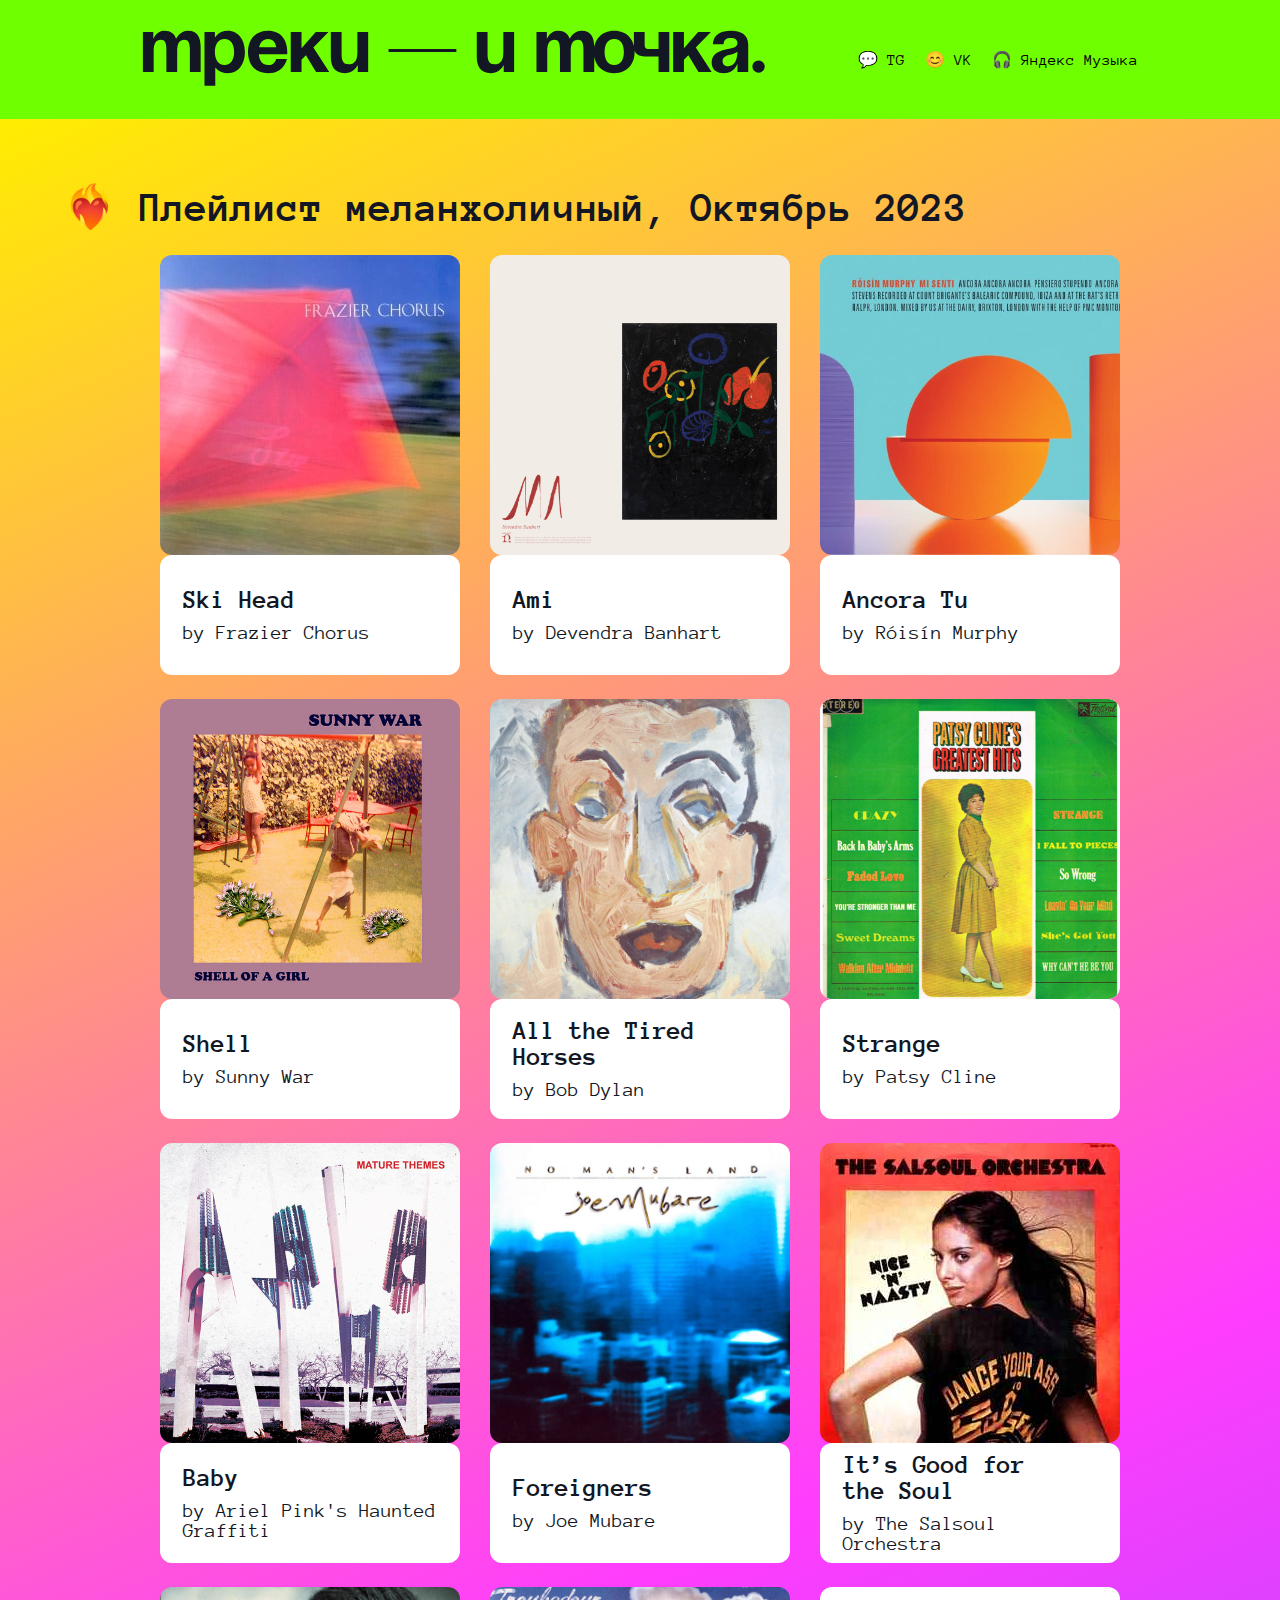
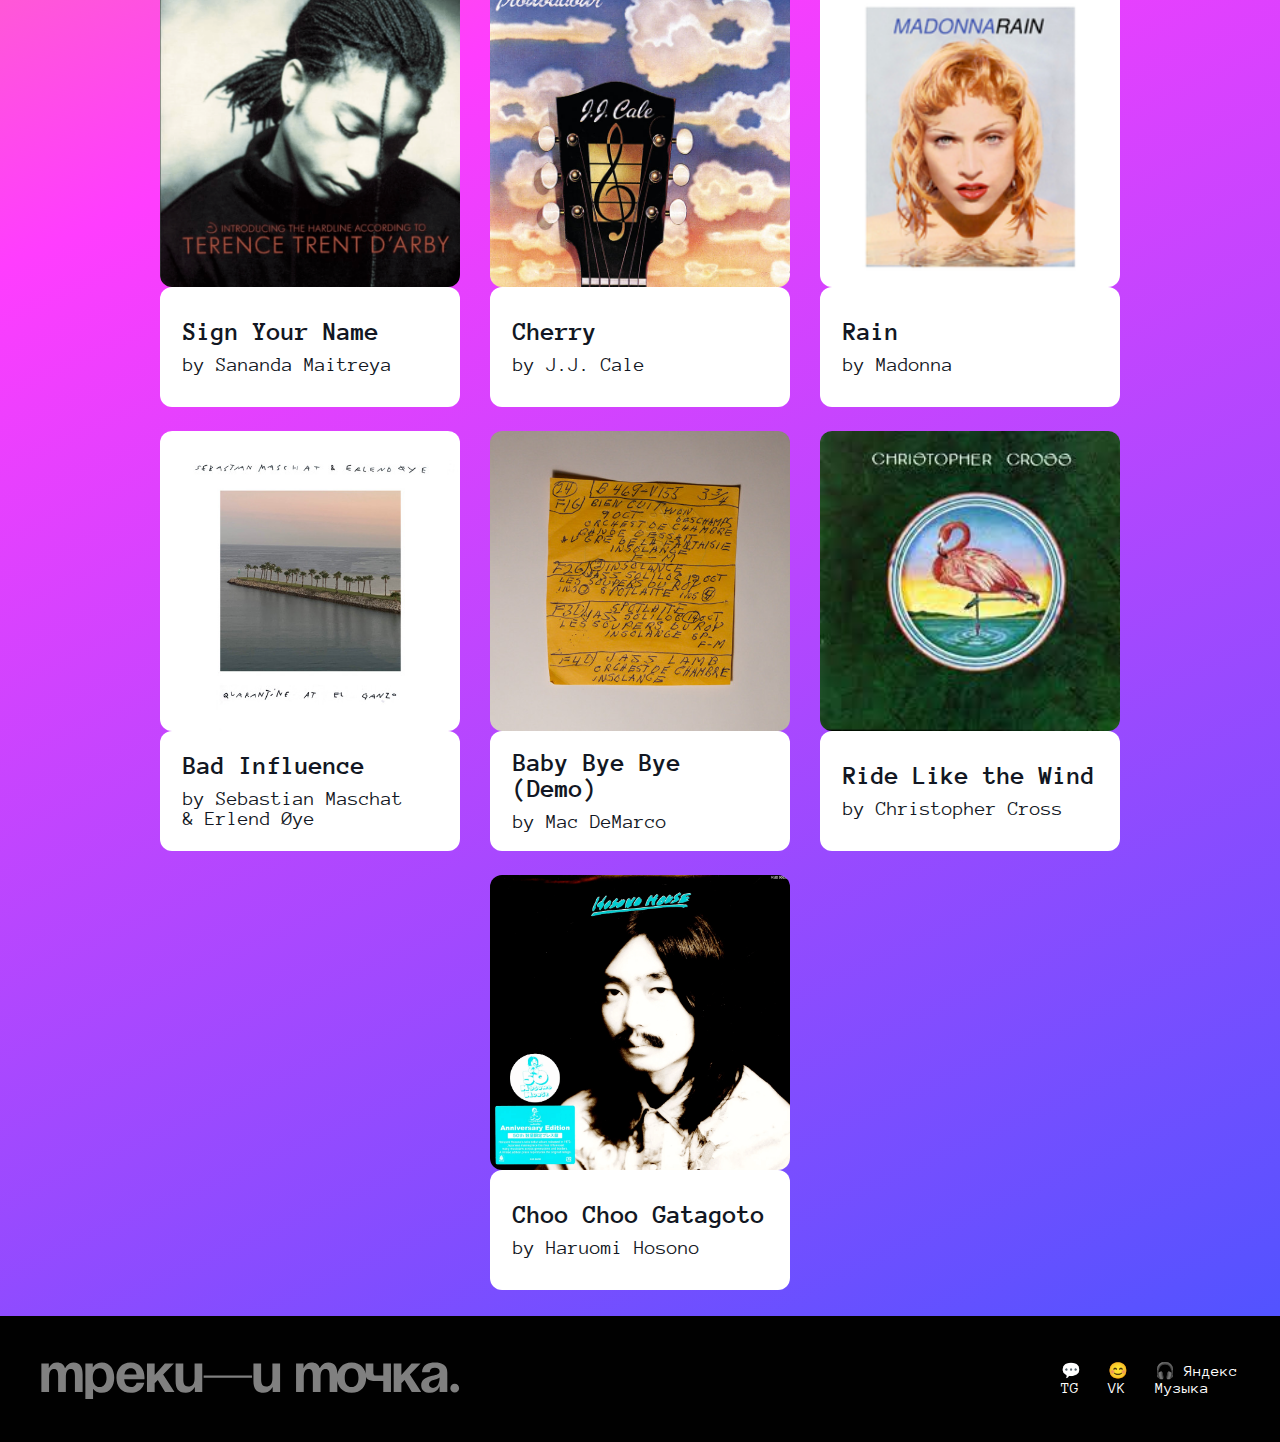
==== index.html @ b98b817d "initial commit" ====
<!DOCTYPE html>
<html lang="ru">
<head>
    <meta charset="UTF-8">
    <meta name="viewport" content="width=device-width, initial-scale=1.0">
    <title>ТРЕКИ — И ТОЧКА.</title>
    <!-- каскадность работает и для поключаемых файлов. Если в двух файлах у вас два разных стиля для одного селектора, сработает тот, что из файла, подключенного ниже-->
    <link href="./styles/cdn.css" rel="stylesheet">
    <link href="./styles/style.css" rel="stylesheet">
</head>
<body>
    <header class="header">
        <a href="#" class="link-reset">
            <!-- можно svg подключить так -->
            <img src="./images/header-logo.svg" alt="Треки - и точка" class="header__logo">
        </a>
        <input type="checkbox" id="check" class="toggle-menu"/> 
        <label for="check" class="label">
            <span class="line line-1"></span>
            <span class="line line-2"></span>
            <span class="line line-3"></span>
        </label>
        <ul class="header-list list-reset">
            <li class="header-list__item">
                <a class="header-list__link link-reset">💬 TG</a>
            </li>
            <li class="header-list__item">
                <a class="header-list__link link-reset">😊 VK</a>
            </li>
            <li class="header-list__item">
                <a class="header-list__link link-reset">🎧 Яндекс Музыка</a>
            </li>
        </ul>
    </header>
    <main class="main">
        <section class="content">
            <h2 class="content__title"> ❤️‍🔥 Плейлист меланхоличный, Октябрь 2023 </h2>
            <div class="content__cards">
                <div class="card">
                    <img alt="Ski Head" src="./images/1.jpeg" class="card__image" />
                    <div class="card__info">
                        <a class="card__link" href="https://music.yandex.ru/album/191417/track/1932452" target="_blank" rel="norefferer">
                            <h3 class="card__text card__text_title">Ski Head</h3>
                            <p class="card__text card__text_author">by Frazier Chorus</p>
                        </a>
                    </div>
                </div>
                <div class="card">
                    <img alt="Ami" src="./images/2.png" class="card__image" />
                    <div class="card__info">
                        <a class="card__link" href="https://music.yandex.ru/album/8704945/track/57748857" target="_blank" rel="norefferer">
                            <h3 class="card__text card__text_title">Ami</h3>
                            <p class="card__text card__text_author">by Devendra Banhart</p>
                        </a>
                    </div>
                </div>
                <div class="card">
                    <img alt="Ancora Tu" src="./images/3.jpeg" class="card__image" />
                    <div class="card__info">
                        <a class="card__link" href="https://music.yandex.ru/album/5977070/track/43696602" target="_blank" rel="norefferer">
                            <h3 class="card__text card__text_title">Ancora Tu</h3>
                            <p class="card__text card__text_author">by Róisín Murphy</p>
                        </a>
                    </div>
                </div>
                <div class="card">
                    <img alt="Shell" src="./images/4.jpeg" class="card__image" />
                    <div class="card__info card__info_yellow">
                        <a class="card__link" href="https://www.youtube.com/watch?v=wtd_SgWo4Vw" target="_blank" rel="norefferer">
                            <h3 class="card__text card__text_title">Shell</h3>
                            <p class="card__text card__text_author">by Sunny War</p>
                        </a>
                    </div>
                </div>
                <div class="card">
                    <img alt="All the Tired Horses" src="./images/5.jpeg" class="card__image" />
                    <div class="card__info">
                        <a class="card__link card__link_longer-title" href="https://music.yandex.ru/album/18861236/track/93557371" target="_blank" rel="norefferer">
                            <h3 class="card__text card__text_title">All the Tired Horses</h3>
                            <p class="card__text card__text_author">by Bob Dylan</p>
                        </a>
                    </div>
                </div>
                <div class="card">
                    <img alt="Strange" src="./images/6.jpg" class="card__image" />
                    <div class="card__info card__info_green">
                        <a class="card__link" href="https://music.yandex.ru/album/965419/track/560522" target="_blank" rel="norefferer">
                            <h3 class="card__text card__text_title">Strange</h3>
                            <p class="card__text card__text_author">by Patsy Cline</p>
                        </a>
                    </div>
                </div>
                <div class="card">
                    <img alt="Baby" src="./images/7.jpeg" class="card__image" />
                    <div class="card__info">
                        <a class="card__link card__link_longer-author" href="https://music.yandex.ru/album/719229/track/6690568" target="_blank" rel="norefferer">
                            <h3 class="card__text card__text_title">Baby</h3>
                            <p class="card__text card__text_author">by Ariel Pink's Haunted Graffiti</p>
                        </a>
                    </div>
                </div>
                <div class="card">
                    <img alt="Foreigners" src="./images/8.png" class="card__image" />
                    <div class="card__info">
                        <a class="card__link" href="https://music.yandex.ru/album/3300905/track/27584658" target="_blank" rel="norefferer">
                            <h3 class="card__text card__text_title">Foreigners</h3>
                            <p class="card__text card__text_author">by Joe Mubare</p>
                        </a>
                    </div>
                </div>
                <div class="card">
                    <img alt="It’s Good for the Soul" src="./images/9.jpeg" class="card__image" />
                    <div class="card__info">
                        <a class="card__link card__link_long" href="https://music.yandex.ru/album/442068/track/3926762" target="_blank" rel="norefferer">
                            <h3 class="card__text card__text_title">It’s Good for the Soul</h3>
                            <p class="card__text card__text_author">by The Salsoul Orchestra</p>
                        </a>
                    </div>
                </div>
                <div class="card">
                    <img alt="Sign Your Name" src="./images/10.png" class="card__image" />
                    <div class="card__info">
                        <a class="card__link" href="https://music.yandex.ru/album/9418994/track/60745743" target="_blank" rel="norefferer">
                            <h3 class="card__text card__text_title">Sign Your Name</h3>
                            <p class="card__text card__text_author">by Sananda Maitreya</p>
                        </a>
                    </div>
                </div>
                <div class="card">
                    <img alt="Cherry" src="./images/11.jpeg" class="card__image" />
                    <div class="card__info">
                        <a class="card__link" href="https://music.yandex.ru/album/90459/track/810198" target="_blank" rel="norefferer">
                            <h3 class="card__text card__text_title">Cherry</h3>
                            <p class="card__text card__text_author">by J.J. Cale</p>
                        </a>
                    </div>
                </div>
                <div class="card">
                    <img alt="Rain" src="./images/12.png" class="card__image" />
                    <div class="card__info card__info_pink">
                        <a class="card__link" href="https://music.yandex.ru/album/21946/track/215079" target="_blank" rel="norefferer">
                            <h3 class="card__text card__text_title">Rain</h3>
                            <p class="card__text card__text_author">by Madonna</p>
                        </a>
                    </div>
                </div>
                <div class="card">
                    <img alt="Bad Influence" src="./images/13.jpeg" class="card__image" />
                    <div class="card__info card__info_blue">
                        <a class="card__link card__link_longer-author" href="https://music.yandex.ru/album/11472049/track/68922978" target="_blank" rel="norefferer">
                            <h3 class="card__text card__text_title">Bad Influence</h3>
                            <p class="card__text card__text_author">by Sebastian Maschat & Erlend Øye</p>
                        </a>
                    </div>
                </div>
                <div class="card">
                    <img alt="Baby Bye Bye (Demo)" src="./images/14.jpeg" class="card__image" />
                    <div class="card__info">
                        <a class="card__link card__link_wide" href="https://music.yandex.ru/album/11889963/track/70411796" target="_blank" rel="norefferer">
                            <h3 class="card__text card__text_title">Baby Bye Bye (Demo)</h3>
                            <p class="card__text card__text_author">by Mac DeMarco</p>
                        </a>
                    </div>
                </div>
                <div class="card">
                    <img alt="Ride Like the Wind" src="./images/15.jpeg" class="card__image" />
                    <div class="card__info">
                        <a class="card__link card__link_wide" href="https://music.yandex.ru/album/56494/track/34174528" target="_blank" rel="norefferer">
                            <h3 class="card__text card__text_title">Ride Like the Wind</h3>
                            <p class="card__text card__text_author">by Christopher Cross</p>
                        </a>
                    </div>
                </div>
                <div class="card">
                    <img alt="Choo Choo Gatagoto" src="./images/16.png" class="card__image" />
                    <div class="card__info">
                        <a class="card__link card__link_wide" href="https://music.yandex.ru/album/6472367/track/47594088" target="_blank" rel="norefferer">
                            <h3 class="card__text card__text_title">Choo Choo Gatagoto</h3>
                            <p class="card__text card__text_author">by Haruomi Hosono</p>
                        </a>
                    </div>
                </div>
            </div>
        </section>
    </main> 
    <footer class="footer">
        <a href="#" class="link-reset footer__logo">
            <!-- можно так, тогда можно будет менять цвет лого при hover -->
            <svg width="421" height="43" viewBox="0 0 421 43" fill="none" xmlns="http://www.w3.org/2000/svg">
                <path opacity="0.5" d="M18.15 36V20.05C18.15 15.1 17.16 12.9 14.135 12.9C10.835 12.9 9.075 15.375 9.075 21.15V36H1.375V7.4H8.8V12.075H9.075C9.075 12.075 11 6.575 16.775 6.575C21.395 6.575 23.87 8.775 24.97 12.13L25.025 12.075H25.3C25.3 12.075 27.775 6.575 33.55 6.575C40.7 6.575 42.625 11.8 42.625 18.4V36H34.925V20.05C34.925 15.1 33.935 12.9 30.91 12.9C27.61 12.9 25.85 15.375 25.85 21.15V36H18.15ZM45.3643 45.9V7.4H52.7893V11.25H53.0643C53.0643 11.25 55.5393 6.575 61.8643 6.575C70.1143 6.575 74.2393 13.725 74.2393 21.7C74.2393 29.675 70.1143 36.825 61.8643 36.825C55.8143 36.825 53.3393 32.975 53.3393 32.975H53.0643V45.9H45.3643ZM52.7893 21.7C52.7893 26.87 54.9893 31.05 59.6643 31.05C64.3393 31.05 66.5393 26.87 66.5393 21.7C66.5393 16.53 64.3393 12.35 59.6643 12.35C54.9893 12.35 52.7893 16.53 52.7893 21.7ZM76.4564 21.7C76.4564 13.34 81.3514 6.575 90.7564 6.575C100.161 6.575 104.506 13.34 104.506 21.7C104.506 22.36 104.451 23.35 104.451 23.35H84.2114C84.5414 27.75 86.4114 31.05 91.0314 31.05C95.7064 31.05 96.5314 26.65 96.5314 26.65H104.231C104.231 26.65 102.581 36.825 90.7564 36.825C81.1314 36.825 76.4564 30.06 76.4564 21.7ZM90.7564 12.35C86.9614 12.35 85.0914 14.88 84.4314 18.4H96.5864C96.0914 14.88 94.5514 12.35 90.7564 12.35ZM106.971 36V7.4H114.671V18.95L124.846 7.4H133.921L123.141 18.565L134.471 36H125.066L117.806 24.065L114.671 27.31V36H106.971ZM162.274 7.4V36H154.849V31.325H154.574C154.574 31.325 152.099 36.825 145.774 36.825C137.799 36.825 135.599 31.6 135.599 25V7.4H143.299V23.35C143.299 28.3 144.674 30.5 148.249 30.5C152.374 30.5 154.574 28.025 154.574 22.25V7.4H162.274ZM163.657 21.7V19.5H212.057V21.7H163.657ZM240.101 7.4V36H232.676V31.325H232.401C232.401 31.325 229.926 36.825 223.601 36.825C215.626 36.825 213.426 31.6 213.426 25V7.4H221.126V23.35C221.126 28.3 222.501 30.5 226.076 30.5C230.201 30.5 232.401 28.025 232.401 22.25V7.4H240.101ZM272.847 36V20.05C272.847 15.1 271.857 12.9 268.832 12.9C265.532 12.9 263.772 15.375 263.772 21.15V36H256.072V7.4H263.497V12.075H263.772C263.772 12.075 265.697 6.575 271.472 6.575C276.092 6.575 278.567 8.775 279.667 12.13L279.722 12.075H279.997C279.997 12.075 282.472 6.575 288.247 6.575C295.397 6.575 297.322 11.8 297.322 18.4V36H289.622V20.05C289.622 15.1 288.632 12.9 285.607 12.9C282.307 12.9 280.547 15.375 280.547 21.15V36H272.847ZM304.737 21.7C304.737 26.87 306.717 31.05 311.612 31.05C316.507 31.05 318.487 26.87 318.487 21.7C318.487 16.53 316.507 12.35 311.612 12.35C306.717 12.35 304.737 16.53 304.737 21.7ZM297.037 21.7C297.037 13.34 302.207 6.575 311.612 6.575C321.017 6.575 326.187 13.34 326.187 21.7C326.187 30.06 321.017 36.825 311.612 36.825C302.207 36.825 297.037 30.06 297.037 21.7ZM350.954 7.4V36H343.254V25H335.829C327.854 25 325.654 23.075 325.654 16.75V7.4H333.354V15.925C333.354 19.5 334.454 19.5 337.754 19.5H343.254V7.4H350.954ZM353.697 36V7.4H361.397V18.95L371.572 7.4H380.647L369.867 18.565L381.197 36H371.792L364.532 24.065L361.397 27.31V36H353.697ZM389.709 16.2H382.009C382.449 8.885 388.334 6.575 394.934 6.575C401.809 6.575 407.309 9.05 407.309 16.475V36H399.609V30.5H399.334C399.334 30.5 397.574 36.825 390.259 36.825C385.034 36.825 381.184 34.405 381.184 29.125C381.184 23.79 385.584 21.37 390.314 20.16C395.099 18.95 399.609 18.565 399.609 15.375C399.609 13.12 397.959 11.8 394.934 11.8C391.634 11.8 389.819 13.12 389.709 16.2ZM399.609 21.59C398.344 22.745 395.759 23.35 393.559 23.9C391.084 24.505 388.994 25.77 388.994 28.3C388.994 30.5 390.534 31.875 393.009 31.875C398.234 31.875 399.609 25.825 399.609 21.59ZM410.315 32.15C410.315 29.73 412.295 27.75 414.715 27.75C417.135 27.75 419.115 29.73 419.115 32.15C419.115 34.57 417.135 36.55 414.715 36.55C412.295 36.55 410.315 34.57 410.315 32.15Z" fill="white"/>
                </svg>
        </a>
        <ul class="footer-list list-reset">
            <li class="footer-list__item">
                <a href="#" class="footer-list__link link-reset">💬 TG</a>
            </li>
            <li class="footer-list__item">
                <a href="#" class="footer-list__link link-reset">😊 VK</a>
            </li>
            <li class="footer-list__item">
                <a href="#" class="footer-list__link link-reset">🎧 Яндекс Музыка</a>
            </li>
        </ul>
    </footer>
</body>
</html>
---- styles/cdn.css ----
@font-face {
    font-family: "Soyuz Grotesk";
    src: url(../vendor/fonts/Soyuz\ Grotesk\ Bold.woff) format('woff'), 
    url(../vendor/fonts/Soyuz\ Grotesk\ Bold.otf) format('opentype');
    font-weight: 700;
    font-style: normal;
    display: swap;
}

@font-face {
    font-family: "Anonymous Pro";
    src: url(../vendor/fonts/AnonymousPro-Regular.woff) format('woff'), 
    url(../vendor/fonts/AnonymousPro-Regular.ttf) format('truetype');
    font-weight: 400;
    font-style: normal;
    display: swap;
}

@font-face {
    font-family: "Anonymous Pro";
    src: url(../vendor/fonts/AnonymousPro-Bold.woff) format('woff'), 
    url(../vendor/fonts/AnonymousPro-Bold.ttf) format('truetype');
    font-weight: 700;
    font-style: normal;
    display: swap;
}

body {
    margin: 0;
}

.main {
    display: flex;
    flex-direction: column;
    justify-content: flex-start;
    align-items: center;
    width: 100%;
    min-height: 100vh;
    background: linear-gradient(156deg, #FFED00 0%, #FF3DFE 51.89%, #5253FF 100%);
    flex: 1 0 auto;
    color: #121723;
}

.content {
    margin: 68px 0 26px;
    display: flex;
    flex-direction: column;
    width: 90%;
    max-width: 1290px;
    flex: 1 0 auto;
}

.content__title {
    color: #121723;
    font-family: "Anonymous Pro", sans-serif;
    font-size: 42px;
    font-style: normal;
    font-weight: 700;
    line-height: 100%;
    margin: 0;
}

.content__cards {
    display: flex;
    flex-wrap: wrap;
    width: 100%;
    margin: 26px 0 0;
    row-gap: 24px;
    column-gap: 30px;
    justify-content: center;
}

.card {
    display: flex;
    flex-direction: column;
    align-items: center;
    justify-content: center;
    width: 100%;
    max-width: 300px;
}

.card__image {
    width: 100%;
    height: 100%;
    max-height: 300px;
    object-fit: cover;
    object-position: center;
    border-radius: 12px;
}

.card__info {
    display: flex;
    flex-direction: column;
    align-items: center;
    justify-content: center;
    width: 100%;
    gap: 10px;
    margin: 0;
    border-radius: 12px;
    background: white;
    min-height: 120px;
}

.card__info_yellow {
    background: #FAFF00;
}

.card__info_green {
    background: #24FF00;
}

.card__info_pink {
    background: #FFB4EA;
}

.card__info_blue {
    background: #03E7FC;
}

.card__link {
    width: 85%;
    gap: 10px;
    display: flex;
    flex-direction: column;
    color: #121723;
    text-decoration: none;
}

.card__text {
    font-family: "Anonymous Pro", sans-serif;
    font-size: 20px;
    font-style: normal;
    font-weight: 700;
    line-height: normal;
    margin: 0;
}

.card__text_title {
    font-size: 26px;
}

.card__text_author {
    font-size: 20px;
    font-weight: 400;
}

.card__link:visited {
    color: grey;
}

.card__link:hover {
    color:  #FF3DFE;
}

.card__link:active {
    color: #5253FF;
}

@media screen and (max-width: 900px) {
    .content {
        margin: 32px 0;
    }

    .content__title {
        font-size: 24px;
    }

    .card__text_title {
        font-size: 20px;
    }

    .card__text_author {
        font-size: 16px;
    }

    .footer__text {
        font-size: 24px;
    }
}
---- styles/style.css ----
:root {
    --white: #fff;
    --black: #010101;
}

* {
    box-sizing: border-box;
    margin: 0;
    padding: 0;
}

body {
    min-height: 100vh;
    font-family: "Anonymous Pro", sans-serif;
    overflow-x: hidden;
    overflow-y: auto;
}

.list-reset {
    list-style: none;
}

.link-reset {
    color: currentColor;
    text-decoration: none;
}

.header {
    display: flex;
    flex-direction: row;
    justify-content: space-evenly;
    align-items: center;
    width: 100%;
    margin: 0 auto;
    padding: 30px 50px;
    background-color: #70FF00;
}

.header-list {
    display: flex;
    gap: 20px;
}

.toggle-menu, .label {
    display: none;
}

.main {
    display: flex;
    flex-direction: column;
    justify-content: flex-start;
    align-items: center;
    width: 100%;
    min-height: 100vh;
    background: linear-gradient(156deg, #FFED00 0%, #FF3DFE 51.89%, #5253FF 100%);
    flex: 1 0 auto;
    color: #121723;
}

.content {
    margin: 68px 0 26px;
    display: flex;
    flex-direction: column;
    width: 90%;
    max-width: 1290px;
    flex: 1 0 auto;
}

.content__title {
    color: #121723;
    font-size: 42px;
    font-weight: 700;
    line-height: 100%;
    margin: 0;
}

.content__cards {
    display: flex;
    flex-wrap: wrap;
    width: 100%;
    margin: 26px 0 0;
    row-gap: 24px;
    column-gap: 30px;
    justify-content: center;
}

.card {
    display: flex;
    flex-direction: column;
    align-items: center;
    justify-content: center;
    width: 100%;
    max-width: 300px;
}

.card__image {
    width: 100%;
    height: 100%;
    max-height: 300px;
    object-fit: cover;
    object-position: center;
    border-radius: 12px;
}

.card__info {
    display: flex;
    flex-direction: column;
    align-items: center;
    justify-content: center;
    width: 100%;
    gap: 10px;
    margin: 0;
    border-radius: 12px;
    background: white;
    min-height: 120px;
}

.card__link {
    width: 85%;
    gap: 10px;
    display: flex;
    flex-direction: column;
    font-size: 18px;
    color: #121723;
    transition: color .3s ease-in-out;
}

.card__text {
    font-size: 20px;
    font-weight: 700;
    line-height: normal;
    margin: 0;
}

.card__text_title {
    font-size: 26px;
}

.card__text_author {
    font-size: 20px;
    font-weight: 400;
}

.card__link:visited {
    color: grey;
}

.card__link:hover {
    color:  #FF3DFE;
}

.card__link:active {
    color: #5253FF;
}

.footer {
    display: flex;
    justify-content: center;
    align-items: center;
}

.footer {
    display: flex;
    justify-content: center;
    align-items: center;
    gap: 50%;
    width: 100%;
    background-color: var(--black, #000);
    padding: 40px;
}
.footer-list {
    display: flex;
    justify-content: center;
    align-items: center;
    gap: 20px;
    color: #fff;
}

.footer__logo > svg > path {
    transition: fill .3s ease-in;
}

.footer__logo:hover > svg > path {
    fill: #bb46fe
}

@media screen and (max-width: 900px) {
    .content {
        margin: 32px 0;
    }

    .content__title {
        font-size: 24px;
    }

    .card__text_title {
        font-size: 20px;
    }

    .card__text_author {
        font-size: 16px;
    }

    .footer__text {
        font-size: 24px;
    }
}

@media screen and (max-width: 800px) {
    .header {
        position: relative;
        justify-content: space-between;
    }
    .header__logo {
        width: 45vw;
    }
    .toggle-menu {
        display: none;
    }
    .label {
       display:flex;
        flex-direction: column;
        width: 50px;
        height: 50px;
        cursor: pointer;
    }
    .line {
        background-color: #fff;
        width: 100%;
        height: 5px;
        margin: 5px 0;
    }
    .header-list {
        position: absolute;
        flex-direction: column;
        top: 105px;
        left: 0;
        background-color: #70ff00;
        padding: 50px;
        width: 100%;
        align-items: center;
        border: 1px solid #fff;
        transform: translateY(-200%);
        transition: transform .3s ease;
    }
    .header-list__item {
        font-size: 30px;
        font-weight: 600;
    }
    .header-list__item:not(:last-child) {
        margin-right: 0;
        margin-bottom: 20px;
    }
    .line-1, .line-2, .line-3 {
        transition: transform .3s ease-in-out;
    }
    .toggle-menu:checked ~ .label > .line-1 {
        transform: rotate(45deg) translate(6px, 0);
    }
    .toggle-menu:checked ~ .label > .line-2 {
        transform: rotate(-45deg) translate(10px, -5px);
    }
    .toggle-menu:checked ~ .label > .line-3 {
        transform:  rotate(45deg) translate(5px, -30px);
    }
    .toggle-menu:checked ~ .header-list {
        transform: translateY(0);
    }
}

@media screen and (max-width: 500px) {
    .header__logo, .footer__logo {
        width: 60vw;
    }
    .footer {
        padding: 20px;
        flex-direction: column;
        align-items: center;
    }
}

@media screen  and (max-width: 350px) {
    .header {
        padding-left: 20px;
        padding-right: 20px;
    }
    .label {
        width: 40px;
    }
}
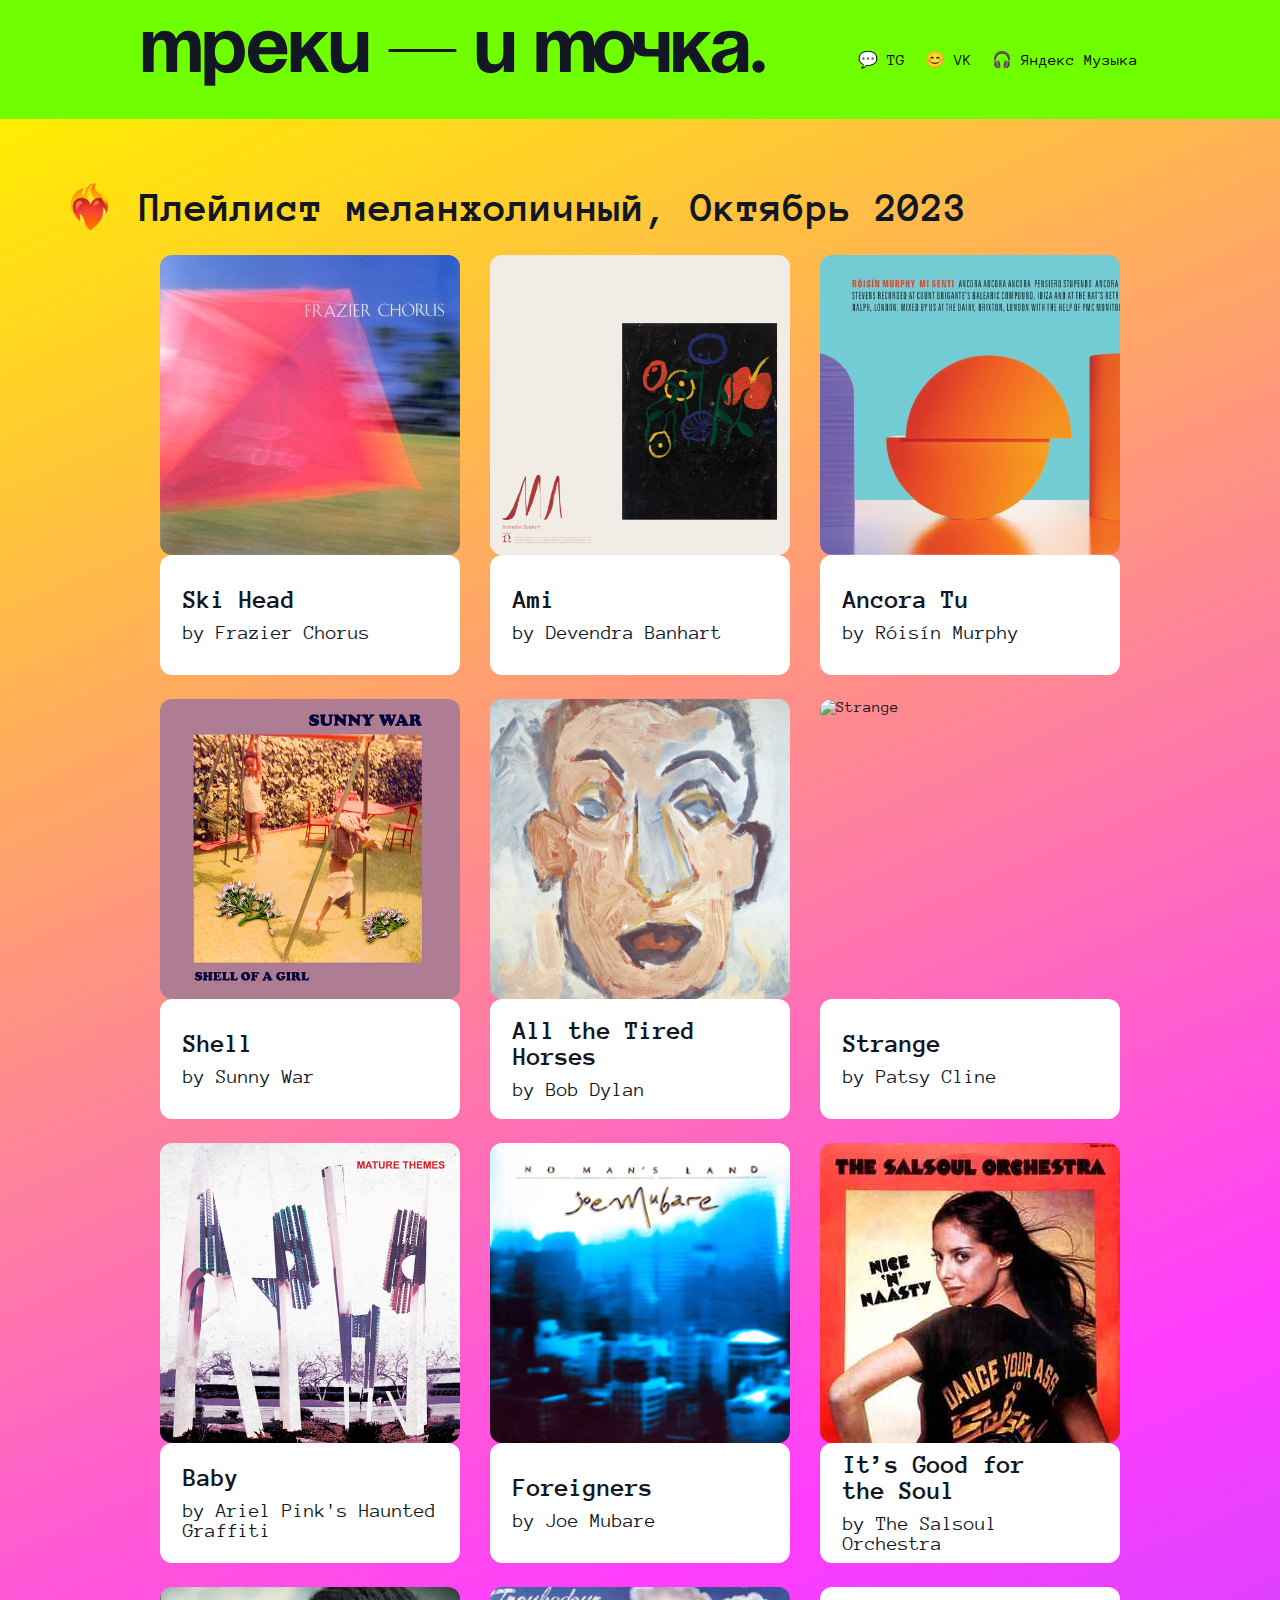
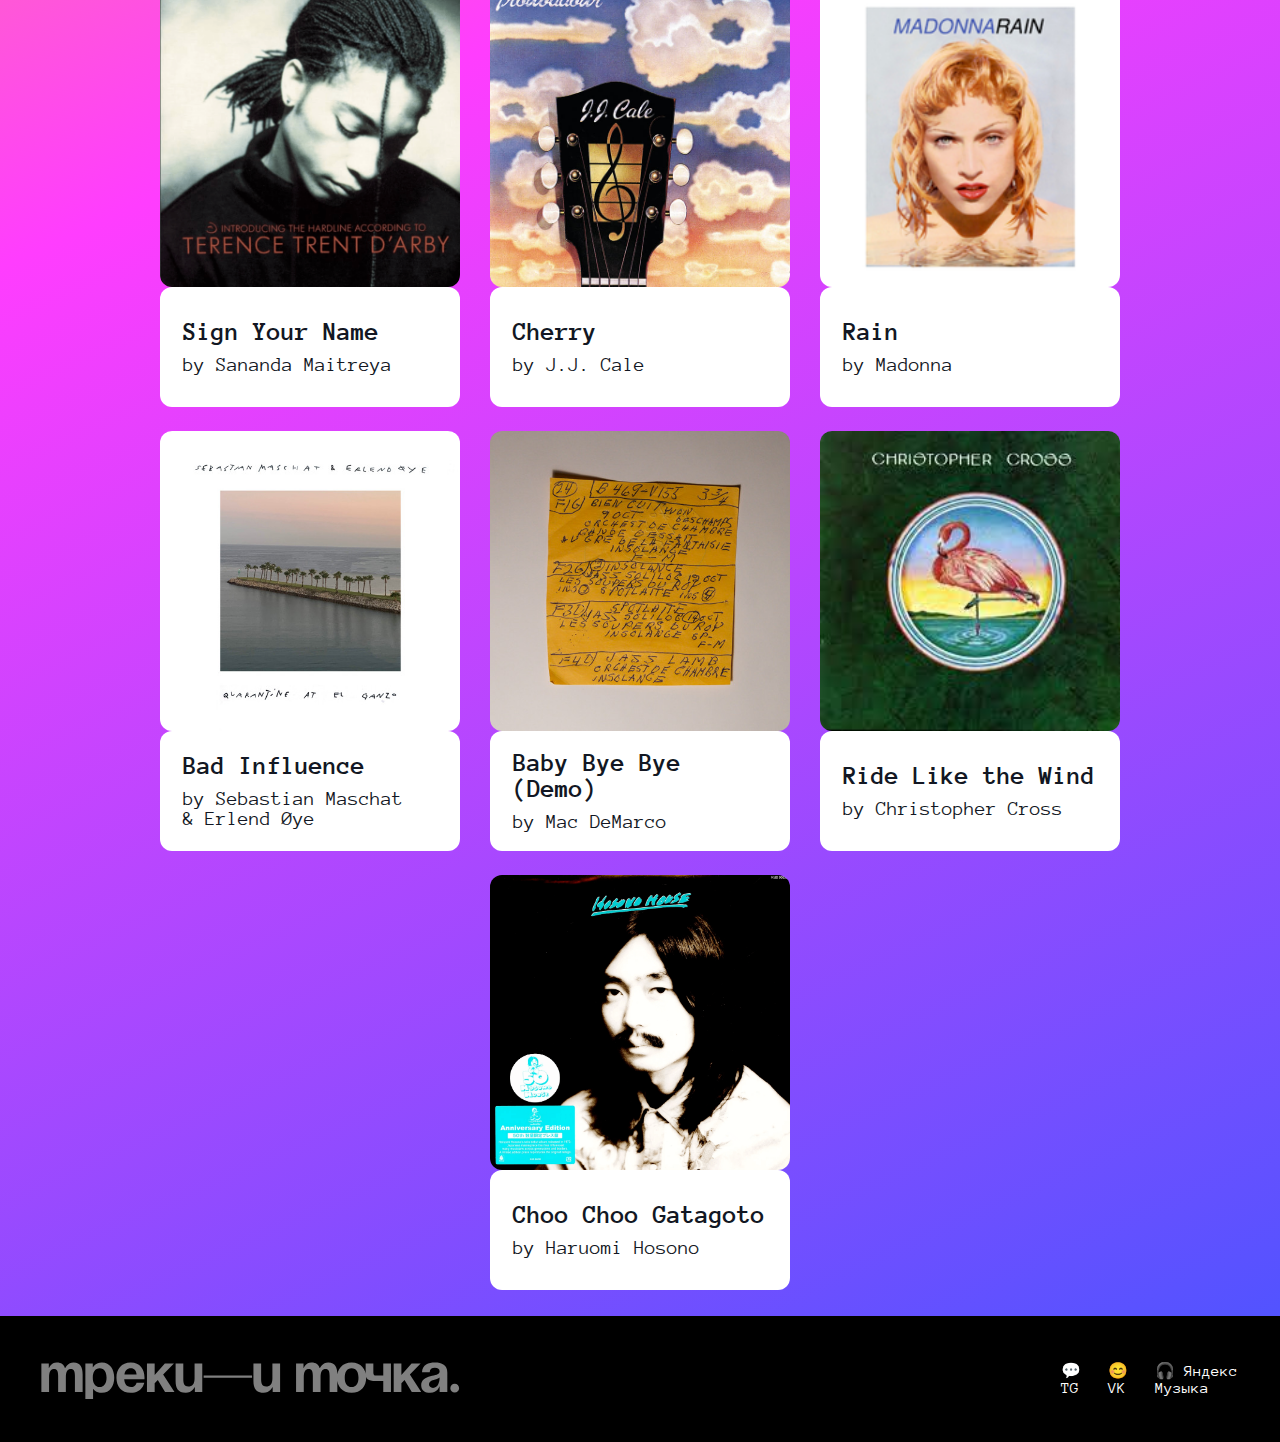
==== commit 09890c5a: "change file structure, add images" ====
--- a/index.html
+++ b/index.html
@@ -11,7 +11,6 @@
 <body>
     <header class="header">
         <a href="#" class="link-reset">
-            <!-- можно svg подключить так -->
             <img src="./images/header-logo.svg" alt="Треки - и точка" class="header__logo">
         </a>
         <input type="checkbox" id="check" class="toggle-menu"/> 
@@ -185,10 +184,7 @@
     </main> 
     <footer class="footer">
         <a href="#" class="link-reset footer__logo">
-            <!-- можно так, тогда можно будет менять цвет лого при hover -->
-            <svg width="421" height="43" viewBox="0 0 421 43" fill="none" xmlns="http://www.w3.org/2000/svg">
-                <path opacity="0.5" d="M18.15 36V20.05C18.15 15.1 17.16 12.9 14.135 12.9C10.835 12.9 9.075 15.375 9.075 21.15V36H1.375V7.4H8.8V12.075H9.075C9.075 12.075 11 6.575 16.775 6.575C21.395 6.575 23.87 8.775 24.97 12.13L25.025 12.075H25.3C25.3 12.075 27.775 6.575 33.55 6.575C40.7 6.575 42.625 11.8 42.625 18.4V36H34.925V20.05C34.925 15.1 33.935 12.9 30.91 12.9C27.61 12.9 25.85 15.375 25.85 21.15V36H18.15ZM45.3643 45.9V7.4H52.7893V11.25H53.0643C53.0643 11.25 55.5393 6.575 61.8643 6.575C70.1143 6.575 74.2393 13.725 74.2393 21.7C74.2393 29.675 70.1143 36.825 61.8643 36.825C55.8143 36.825 53.3393 32.975 53.3393 32.975H53.0643V45.9H45.3643ZM52.7893 21.7C52.7893 26.87 54.9893 31.05 59.6643 31.05C64.3393 31.05 66.5393 26.87 66.5393 21.7C66.5393 16.53 64.3393 12.35 59.6643 12.35C54.9893 12.35 52.7893 16.53 52.7893 21.7ZM76.4564 21.7C76.4564 13.34 81.3514 6.575 90.7564 6.575C100.161 6.575 104.506 13.34 104.506 21.7C104.506 22.36 104.451 23.35 104.451 23.35H84.2114C84.5414 27.75 86.4114 31.05 91.0314 31.05C95.7064 31.05 96.5314 26.65 96.5314 26.65H104.231C104.231 26.65 102.581 36.825 90.7564 36.825C81.1314 36.825 76.4564 30.06 76.4564 21.7ZM90.7564 12.35C86.9614 12.35 85.0914 14.88 84.4314 18.4H96.5864C96.0914 14.88 94.5514 12.35 90.7564 12.35ZM106.971 36V7.4H114.671V18.95L124.846 7.4H133.921L123.141 18.565L134.471 36H125.066L117.806 24.065L114.671 27.31V36H106.971ZM162.274 7.4V36H154.849V31.325H154.574C154.574 31.325 152.099 36.825 145.774 36.825C137.799 36.825 135.599 31.6 135.599 25V7.4H143.299V23.35C143.299 28.3 144.674 30.5 148.249 30.5C152.374 30.5 154.574 28.025 154.574 22.25V7.4H162.274ZM163.657 21.7V19.5H212.057V21.7H163.657ZM240.101 7.4V36H232.676V31.325H232.401C232.401 31.325 229.926 36.825 223.601 36.825C215.626 36.825 213.426 31.6 213.426 25V7.4H221.126V23.35C221.126 28.3 222.501 30.5 226.076 30.5C230.201 30.5 232.401 28.025 232.401 22.25V7.4H240.101ZM272.847 36V20.05C272.847 15.1 271.857 12.9 268.832 12.9C265.532 12.9 263.772 15.375 263.772 21.15V36H256.072V7.4H263.497V12.075H263.772C263.772 12.075 265.697 6.575 271.472 6.575C276.092 6.575 278.567 8.775 279.667 12.13L279.722 12.075H279.997C279.997 12.075 282.472 6.575 288.247 6.575C295.397 6.575 297.322 11.8 297.322 18.4V36H289.622V20.05C289.622 15.1 288.632 12.9 285.607 12.9C282.307 12.9 280.547 15.375 280.547 21.15V36H272.847ZM304.737 21.7C304.737 26.87 306.717 31.05 311.612 31.05C316.507 31.05 318.487 26.87 318.487 21.7C318.487 16.53 316.507 12.35 311.612 12.35C306.717 12.35 304.737 16.53 304.737 21.7ZM297.037 21.7C297.037 13.34 302.207 6.575 311.612 6.575C321.017 6.575 326.187 13.34 326.187 21.7C326.187 30.06 321.017 36.825 311.612 36.825C302.207 36.825 297.037 30.06 297.037 21.7ZM350.954 7.4V36H343.254V25H335.829C327.854 25 325.654 23.075 325.654 16.75V7.4H333.354V15.925C333.354 19.5 334.454 19.5 337.754 19.5H343.254V7.4H350.954ZM353.697 36V7.4H361.397V18.95L371.572 7.4H380.647L369.867 18.565L381.197 36H371.792L364.532 24.065L361.397 27.31V36H353.697ZM389.709 16.2H382.009C382.449 8.885 388.334 6.575 394.934 6.575C401.809 6.575 407.309 9.05 407.309 16.475V36H399.609V30.5H399.334C399.334 30.5 397.574 36.825 390.259 36.825C385.034 36.825 381.184 34.405 381.184 29.125C381.184 23.79 385.584 21.37 390.314 20.16C395.099 18.95 399.609 18.565 399.609 15.375C399.609 13.12 397.959 11.8 394.934 11.8C391.634 11.8 389.819 13.12 389.709 16.2ZM399.609 21.59C398.344 22.745 395.759 23.35 393.559 23.9C391.084 24.505 388.994 25.77 388.994 28.3C388.994 30.5 390.534 31.875 393.009 31.875C398.234 31.875 399.609 25.825 399.609 21.59ZM410.315 32.15C410.315 29.73 412.295 27.75 414.715 27.75C417.135 27.75 419.115 29.73 419.115 32.15C419.115 34.57 417.135 36.55 414.715 36.55C412.295 36.55 410.315 34.57 410.315 32.15Z" fill="white"/>
-                </svg>
+            <img src="./images/footer-logo.svg" alt="Треки - и точка" class="footer__logo">
         </a>
         <ul class="footer-list list-reset">
             <li class="footer-list__item">
--- a/styles/style.css
+++ b/styles/style.css
@@ -1,6 +1,32 @@
-:root {
-    --white: #fff;
-    --black: #010101;
+@font-face {
+    font-family: "Anonymous Pro";
+    src: url(./fonts/AnonymousPro-Regular.woff) format('woff'), 
+    url(./fonts/AnonymousPro-Regular.ttf) format('truetype');
+    font-weight: 400;
+    font-style: normal;
+    display: swap;
+}
+
+@font-face {
+    font-family: "Anonymous Pro";
+    src: url(./fonts/AnonymousPro-Bold.woff) format('woff'), 
+    url(./fonts/AnonymousPro-Bold.ttf) format('truetype');
+    font-weight: 700;
+    font-style: normal;
+    display: swap;
+}
+
+@font-face {
+    font-family: "Soyuz Grotesk";
+    src: url(./fonts/Soyuz\ Grotesk\ Bold.woff) format('woff'), 
+    url(./fonts/Soyuz\ Grotesk\ Bold.otf) format('opentype');
+    font-weight: 700;
+    font-style: normal;
+    display: swap;
+}
+
+body {
+    margin: 0;
 }
 
 * {
@@ -183,6 +209,7 @@
 .footer__logo:hover > svg > path {
     fill: #bb46fe
 }
+
 
 @media screen and (max-width: 900px) {
     .content {
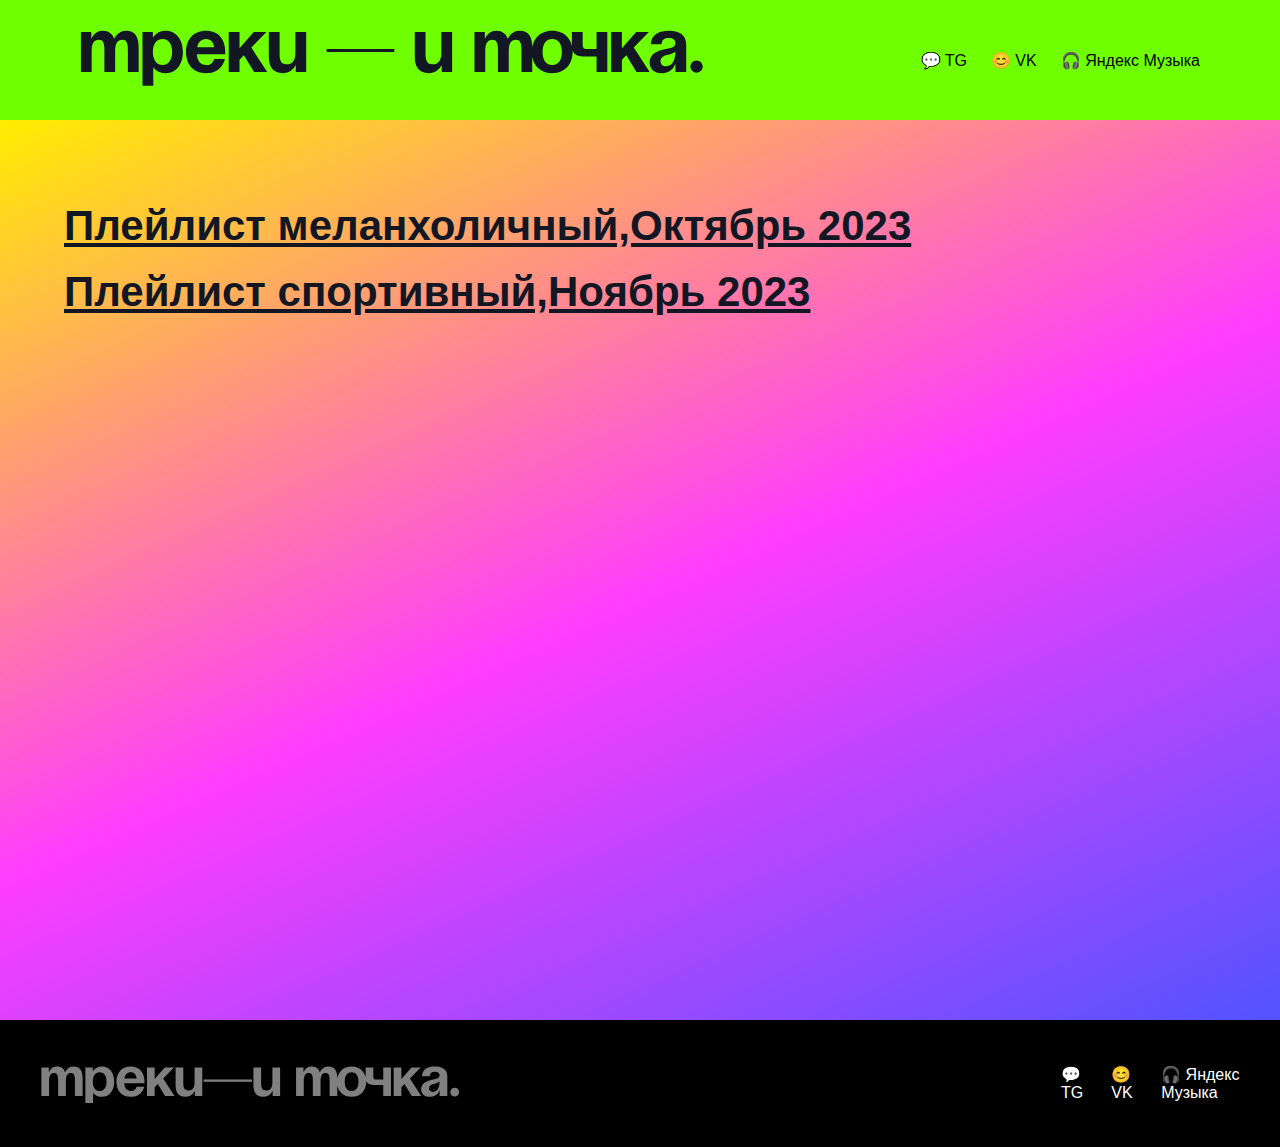
==== commit 6b809188: "add new playlist" ====
--- a/index.html
+++ b/index.html
@@ -1,202 +1,57 @@
 <!DOCTYPE html>
-<html lang="ru">
+<html lang="en">
 <head>
     <meta charset="UTF-8">
     <meta name="viewport" content="width=device-width, initial-scale=1.0">
-    <title>ТРЕКИ — И ТОЧКА.</title>
-    <!-- каскадность работает и для поключаемых файлов. Если в двух файлах у вас два разных стиля для одного селектора, сработает тот, что из файла, подключенного ниже-->
-    <link href="./styles/cdn.css" rel="stylesheet">
-    <link href="./styles/style.css" rel="stylesheet">
+    <link rel="stylesheet" href="./styles/style.css">
+    <title>Треки - и точки</title>
 </head>
 <body>
     <header class="header">
-        <a href="#" class="link-reset">
-            <img src="./images/header-logo.svg" alt="Треки - и точка" class="header__logo">
+        <a href="/index.html" class="link">
+            <img src="./images/header-logo.svg" alt="Треки - и точка" class="header__logo"/>
         </a>
-        <input type="checkbox" id="check" class="toggle-menu"/> 
-        <label for="check" class="label">
-            <span class="line line-1"></span>
-            <span class="line line-2"></span>
-            <span class="line line-3"></span>
-        </label>
-        <ul class="header-list list-reset">
-            <li class="header-list__item">
-                <a class="header-list__link link-reset">💬 TG</a>
+        <nav class="header-nav">
+            <ul class="nav-list">
+                <li class="nav-list__item">
+                    <a class="link nav-list__link" href="#">💬 TG</a>
+                </li>
+                <li class="nav-list__item">
+                    <a class="link nav-list__link" href="#">😊 VK</a>
+                </li>
+                <li class="nav-list__item">
+                    <a class="link nav-list__link" href="#">🎧 Яндекс Музыка</a>
+                </li>
+            </ul>
+        </nav>
+    </header>
+    <main class="main main--start">
+        <ul class="links-list">
+            <li class="links-list__item">
+                <a class="links-list__link link" href="./playlist-october.html">Плейлист меланхоличный,Октябрь 2023</a>
             </li>
-            <li class="header-list__item">
-                <a class="header-list__link link-reset">😊 VK</a>
-            </li>
-            <li class="header-list__item">
-                <a class="header-list__link link-reset">🎧 Яндекс Музыка</a>
+            <li class="links-list__item">
+                <a class="links-list__link link" href="./playlist-sport.html">Плейлист спортивный,Ноябрь 2023 </a>
             </li>
         </ul>
-    </header>
-    <main class="main">
-        <section class="content">
-            <h2 class="content__title"> ❤️‍🔥 Плейлист меланхоличный, Октябрь 2023 </h2>
-            <div class="content__cards">
-                <div class="card">
-                    <img alt="Ski Head" src="./images/1.jpeg" class="card__image" />
-                    <div class="card__info">
-                        <a class="card__link" href="https://music.yandex.ru/album/191417/track/1932452" target="_blank" rel="norefferer">
-                            <h3 class="card__text card__text_title">Ski Head</h3>
-                            <p class="card__text card__text_author">by Frazier Chorus</p>
-                        </a>
-                    </div>
-                </div>
-                <div class="card">
-                    <img alt="Ami" src="./images/2.png" class="card__image" />
-                    <div class="card__info">
-                        <a class="card__link" href="https://music.yandex.ru/album/8704945/track/57748857" target="_blank" rel="norefferer">
-                            <h3 class="card__text card__text_title">Ami</h3>
-                            <p class="card__text card__text_author">by Devendra Banhart</p>
-                        </a>
-                    </div>
-                </div>
-                <div class="card">
-                    <img alt="Ancora Tu" src="./images/3.jpeg" class="card__image" />
-                    <div class="card__info">
-                        <a class="card__link" href="https://music.yandex.ru/album/5977070/track/43696602" target="_blank" rel="norefferer">
-                            <h3 class="card__text card__text_title">Ancora Tu</h3>
-                            <p class="card__text card__text_author">by Róisín Murphy</p>
-                        </a>
-                    </div>
-                </div>
-                <div class="card">
-                    <img alt="Shell" src="./images/4.jpeg" class="card__image" />
-                    <div class="card__info card__info_yellow">
-                        <a class="card__link" href="https://www.youtube.com/watch?v=wtd_SgWo4Vw" target="_blank" rel="norefferer">
-                            <h3 class="card__text card__text_title">Shell</h3>
-                            <p class="card__text card__text_author">by Sunny War</p>
-                        </a>
-                    </div>
-                </div>
-                <div class="card">
-                    <img alt="All the Tired Horses" src="./images/5.jpeg" class="card__image" />
-                    <div class="card__info">
-                        <a class="card__link card__link_longer-title" href="https://music.yandex.ru/album/18861236/track/93557371" target="_blank" rel="norefferer">
-                            <h3 class="card__text card__text_title">All the Tired Horses</h3>
-                            <p class="card__text card__text_author">by Bob Dylan</p>
-                        </a>
-                    </div>
-                </div>
-                <div class="card">
-                    <img alt="Strange" src="./images/6.jpg" class="card__image" />
-                    <div class="card__info card__info_green">
-                        <a class="card__link" href="https://music.yandex.ru/album/965419/track/560522" target="_blank" rel="norefferer">
-                            <h3 class="card__text card__text_title">Strange</h3>
-                            <p class="card__text card__text_author">by Patsy Cline</p>
-                        </a>
-                    </div>
-                </div>
-                <div class="card">
-                    <img alt="Baby" src="./images/7.jpeg" class="card__image" />
-                    <div class="card__info">
-                        <a class="card__link card__link_longer-author" href="https://music.yandex.ru/album/719229/track/6690568" target="_blank" rel="norefferer">
-                            <h3 class="card__text card__text_title">Baby</h3>
-                            <p class="card__text card__text_author">by Ariel Pink's Haunted Graffiti</p>
-                        </a>
-                    </div>
-                </div>
-                <div class="card">
-                    <img alt="Foreigners" src="./images/8.png" class="card__image" />
-                    <div class="card__info">
-                        <a class="card__link" href="https://music.yandex.ru/album/3300905/track/27584658" target="_blank" rel="norefferer">
-                            <h3 class="card__text card__text_title">Foreigners</h3>
-                            <p class="card__text card__text_author">by Joe Mubare</p>
-                        </a>
-                    </div>
-                </div>
-                <div class="card">
-                    <img alt="It’s Good for the Soul" src="./images/9.jpeg" class="card__image" />
-                    <div class="card__info">
-                        <a class="card__link card__link_long" href="https://music.yandex.ru/album/442068/track/3926762" target="_blank" rel="norefferer">
-                            <h3 class="card__text card__text_title">It’s Good for the Soul</h3>
-                            <p class="card__text card__text_author">by The Salsoul Orchestra</p>
-                        </a>
-                    </div>
-                </div>
-                <div class="card">
-                    <img alt="Sign Your Name" src="./images/10.png" class="card__image" />
-                    <div class="card__info">
-                        <a class="card__link" href="https://music.yandex.ru/album/9418994/track/60745743" target="_blank" rel="norefferer">
-                            <h3 class="card__text card__text_title">Sign Your Name</h3>
-                            <p class="card__text card__text_author">by Sananda Maitreya</p>
-                        </a>
-                    </div>
-                </div>
-                <div class="card">
-                    <img alt="Cherry" src="./images/11.jpeg" class="card__image" />
-                    <div class="card__info">
-                        <a class="card__link" href="https://music.yandex.ru/album/90459/track/810198" target="_blank" rel="norefferer">
-                            <h3 class="card__text card__text_title">Cherry</h3>
-                            <p class="card__text card__text_author">by J.J. Cale</p>
-                        </a>
-                    </div>
-                </div>
-                <div class="card">
-                    <img alt="Rain" src="./images/12.png" class="card__image" />
-                    <div class="card__info card__info_pink">
-                        <a class="card__link" href="https://music.yandex.ru/album/21946/track/215079" target="_blank" rel="norefferer">
-                            <h3 class="card__text card__text_title">Rain</h3>
-                            <p class="card__text card__text_author">by Madonna</p>
-                        </a>
-                    </div>
-                </div>
-                <div class="card">
-                    <img alt="Bad Influence" src="./images/13.jpeg" class="card__image" />
-                    <div class="card__info card__info_blue">
-                        <a class="card__link card__link_longer-author" href="https://music.yandex.ru/album/11472049/track/68922978" target="_blank" rel="norefferer">
-                            <h3 class="card__text card__text_title">Bad Influence</h3>
-                            <p class="card__text card__text_author">by Sebastian Maschat & Erlend Øye</p>
-                        </a>
-                    </div>
-                </div>
-                <div class="card">
-                    <img alt="Baby Bye Bye (Demo)" src="./images/14.jpeg" class="card__image" />
-                    <div class="card__info">
-                        <a class="card__link card__link_wide" href="https://music.yandex.ru/album/11889963/track/70411796" target="_blank" rel="norefferer">
-                            <h3 class="card__text card__text_title">Baby Bye Bye (Demo)</h3>
-                            <p class="card__text card__text_author">by Mac DeMarco</p>
-                        </a>
-                    </div>
-                </div>
-                <div class="card">
-                    <img alt="Ride Like the Wind" src="./images/15.jpeg" class="card__image" />
-                    <div class="card__info">
-                        <a class="card__link card__link_wide" href="https://music.yandex.ru/album/56494/track/34174528" target="_blank" rel="norefferer">
-                            <h3 class="card__text card__text_title">Ride Like the Wind</h3>
-                            <p class="card__text card__text_author">by Christopher Cross</p>
-                        </a>
-                    </div>
-                </div>
-                <div class="card">
-                    <img alt="Choo Choo Gatagoto" src="./images/16.png" class="card__image" />
-                    <div class="card__info">
-                        <a class="card__link card__link_wide" href="https://music.yandex.ru/album/6472367/track/47594088" target="_blank" rel="norefferer">
-                            <h3 class="card__text card__text_title">Choo Choo Gatagoto</h3>
-                            <p class="card__text card__text_author">by Haruomi Hosono</p>
-                        </a>
-                    </div>
-                </div>
-            </div>
-        </section>
-    </main> 
+    </main>
     <footer class="footer">
-        <a href="#" class="link-reset footer__logo">
-            <img src="./images/footer-logo.svg" alt="Треки - и точка" class="footer__logo">
+        <a href="/index.html">
+            <img src="./images/footer-logo.svg" alt="Треки - и точка"  class="footer__logo"/>
         </a>
-        <ul class="footer-list list-reset">
-            <li class="footer-list__item">
-                <a href="#" class="footer-list__link link-reset">💬 TG</a>
-            </li>
-            <li class="footer-list__item">
-                <a href="#" class="footer-list__link link-reset">😊 VK</a>
-            </li>
-            <li class="footer-list__item">
-                <a href="#" class="footer-list__link link-reset">🎧 Яндекс Музыка</a>
-            </li>
-        </ul>
+        <nav class="footer-nav">
+            <ul class="footer-nav__list">
+                <li class="footer-nav__item">
+                    <a class="footer-nav__link link">💬 TG</a>
+                </li>
+                <li class="footer-nav__item">
+                    <a class="footer-nav__link link">😊 VK</a>
+                </li>
+                <li class="footer-nav__item">
+                    <a class="footer-nav__link link">🎧 Яндекс Музыка</a>
+                </li>
+            </ul>
+        </nav>
     </footer>
 </body>
 </html>--- a/styles/style.css
+++ b/styles/style.css
@@ -54,17 +54,46 @@
 .header {
     display: flex;
     flex-direction: row;
-    justify-content: space-evenly;
+    justify-content: center;
     align-items: center;
     width: 100%;
     margin: 0 auto;
-    padding: 30px 50px;
+    padding: 30px 80px;
     background-color: #70FF00;
 }
 
 .header-list {
     display: flex;
     gap: 20px;
+}
+
+.header-nav {
+    margin-left: auto;
+}
+
+ul {
+    list-style: none;
+}
+
+.link {
+    text-decoration: none;
+}
+
+.nav-list {
+    display: flex;
+    flex-direction: row;
+    justify-content: flex-start;
+    /* gap: 24px; */
+    align-items: center;
+}
+
+.nav-list__item:not(:last-child) {
+    margin-right: 24px;
+}
+
+.nav-list__link {
+    color: #000;
+    font-size: 16px;
 }
 
 .toggle-menu, .label {
@@ -83,6 +112,28 @@
     color: #121723;
 }
 
+.main--start {
+    align-items: flex-start;
+}
+
+.links-list {
+    width: 90vw;
+    margin: 0 auto;
+    padding: 85px 0;
+}
+
+.links-list__link {
+    color: #121723;
+    font-size: 42px;
+    font-weight: 700;
+    line-height: 1; 
+    text-decoration-line: underline;
+}
+
+.links-list__item:not(:last-child) {
+    margin-bottom: 24px;
+}
+
 .content {
     margin: 68px 0 26px;
     display: flex;
@@ -102,18 +153,20 @@
 
 .content__cards {
     display: flex;
-    flex-wrap: wrap;
+   flex-wrap: wrap;
     width: 100%;
     margin: 26px 0 0;
-    row-gap: 24px;
-    column-gap: 30px;
-    justify-content: center;
+    /* row-gap: 24px;
+    column-gap: 30px; */
+    gap: 24px 30px;
+    /* justify-content: center; */
+    justify-content: flex-start;
 }
 
 .card {
     display: flex;
     flex-direction: column;
-    align-items: center;
+    align-items: flex-start;
     justify-content: center;
     width: 100%;
     max-width: 300px;
@@ -130,7 +183,7 @@
 
 .card__info {
     display: flex;
-    flex-direction: column;
+    flex-direction: column; 
     align-items: center;
     justify-content: center;
     width: 100%;
@@ -142,10 +195,10 @@
 }
 
 .card__link {
+    display: flex;
+    flex-direction: column;
+    gap: 10px;
     width: 85%;
-    gap: 10px;
-    display: flex;
-    flex-direction: column;
     font-size: 18px;
     color: #121723;
     transition: color .3s ease-in-out;
@@ -191,7 +244,7 @@
     align-items: center;
     gap: 50%;
     width: 100%;
-    background-color: var(--black, #000);
+    background-color: #000;
     padding: 40px;
 }
 .footer-list {
@@ -199,6 +252,17 @@
     justify-content: center;
     align-items: center;
     gap: 20px;
+    color: #fff;
+}
+.footer-nav__list {
+    display: flex;
+    flex-direction: row;
+    justify-content: flex-start;
+    align-items: center;
+    column-gap: 24px;
+}
+
+.footer-nav__link {
     color: #fff;
 }
 
